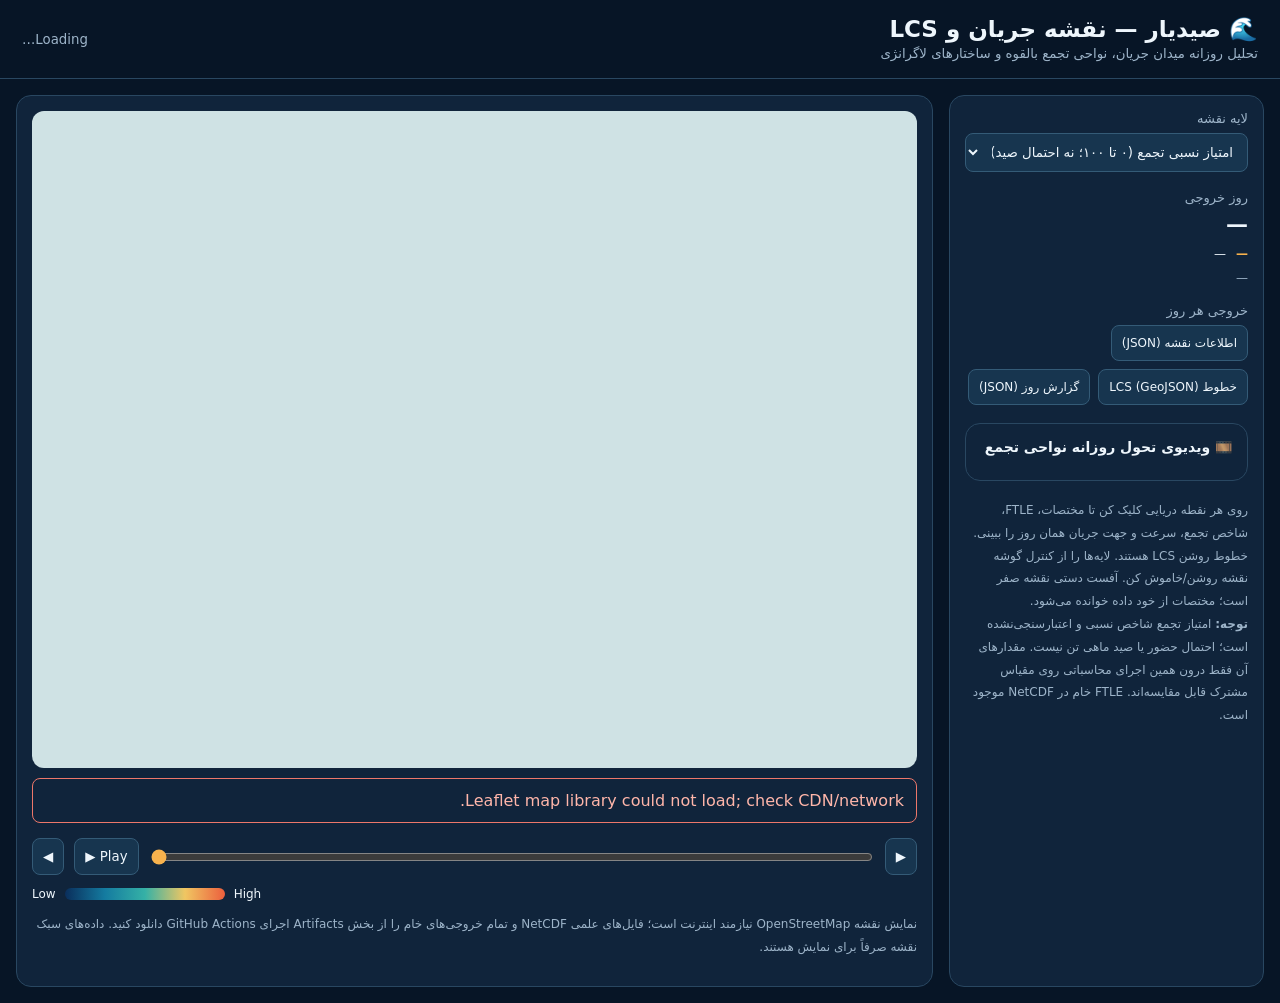
==== docs/lcs_template.html @ 3ec06d2d "Add files via upload" ====
<!doctype html>
<html lang="fa" dir="rtl">
<head>
<meta charset="utf-8"><meta name="viewport" content="width=device-width,initial-scale=1">
<title>صیدیار | نقشه تعاملی LCS</title>
<link rel="stylesheet" href="leaflet.css">
<style>
:root{--bg:#071526;--panel:#10243b;--border:#294761;--fg:#eef6fc;--muted:#9db4c9;--accent:#f8b24d}
*{box-sizing:border-box}body{margin:0;background:var(--bg);color:var(--fg);font-family:Tahoma,system-ui,sans-serif}
header{display:flex;align-items:center;justify-content:space-between;gap:12px;padding:16px 22px;border-bottom:1px solid var(--border)}
header h1{margin:0;font-size:23px}small,.muted{color:var(--muted)}.shell{display:grid;grid-template-columns:minmax(270px,315px) 1fr;gap:16px;padding:16px;max-width:1750px;margin:auto}
aside,.mapSection,.videoPanel{background:var(--panel);border:1px solid var(--border);border-radius:15px;padding:15px}
aside{display:flex;flex-direction:column;gap:18px}label{display:block;margin-bottom:7px;font-size:13px;color:var(--muted)}
select,button,a.btn{background:#17354f;border:1px solid #345b77;border-radius:8px;padding:10px;color:var(--fg);font-family:inherit;cursor:pointer;max-width:100%}
select{width:100%}.downloads{display:flex;gap:8px;flex-wrap:wrap}.downloads a{text-decoration:none;font-size:12px}
#map{height:min(73vh,790px);min-height:420px;border-radius:12px;direction:ltr;background:#cfe2e4}.mapSection{min-width:0}
.timeline{display:flex;align-items:center;gap:10px;flex-wrap:wrap;margin:15px 0 7px}.timeline input{flex:1;min-width:80px;accent-color:var(--accent)}
.status{display:flex;flex-wrap:wrap;gap:10px;margin:10px 0;font-size:12px}.status strong{color:var(--accent)}.legend{display:flex;gap:9px;align-items:center;margin-top:12px;font-size:12px}
.legendBar{width:160px;height:12px;border-radius:10px;background:linear-gradient(90deg,#0a2e5b,#147ba0,#35b1a6,#f0c662,#ec5f3d)}
video{width:100%;max-height:220px;background:#030b12;border-radius:10px}.videoPanel h3{font-size:14px;margin:0 0 10px}.tip{line-height:1.9;font-size:12px;color:var(--muted)}
#message{padding:12px;border:1px solid #ed776a;border-radius:8px;color:#ffb6aa;margin-top:10px}
.leaflet-popup-content-wrapper,.leaflet-popup-tip{background:#f4faff}.leaflet-popup-content{direction:ltr;color:#11283d;line-height:1.5;min-width:220px}
@media(max-width:850px){.shell{grid-template-columns:1fr}header{align-items:start}#map{min-height:450px;height:60vh}}
</style>
</head>
<body>
<header><div><h1>🌊 صیدیار — نقشه جریان و LCS</h1><small>تحلیل روزانه میدان جریان، نواحی تجمع بالقوه و ساختارهای لاگرانژی</small></div><small id="runReport">Loading…</small></header>
<div class="shell"><aside>
<div><label for="layerSelect">لایه نقشه</label><select id="layerSelect">
<option value="accumulation_potential_physics_first">امتیاز نسبی تجمع (۰ تا ۱۰۰؛ نه احتمال صید)</option>
<option value="ftle_smooth">Attracting FTLE (h⁻¹)</option>
<option value="ridge_support">پشتیبانی خطوط LCS</option>
<option value="current_speed">سرعت جریان سطحی (m/s)</option>
<option value="accumulation_potential_balanced">امتیاز نسبی تجمع Balanced (۰ تا ۱۰۰)</option>
<option value="persistence_3d">پایداری ۳ روزه</option><option value="persistence_5d">پایداری ۵ روزه</option>
<option value="physics_first_composite">کامپوزیت فیزیکی</option>
</select></div>
<div><label>روز خروجی</label><div id="dayLabel" style="font-size:22px;font-weight:bold">—</div>
<div class="status"><strong id="dayType">—</strong><span id="runCount">—</span></div><div class="muted" id="qualityStatus" style="font-size:12px;line-height:1.9"></div><div class="muted" id="utcLabel" style="font-size:12px;direction:ltr;text-align:right">—</div></div>
<div><label>خروجی هر روز</label><div class="downloads">
<a class="btn" id="downloadRun" download>اطلاعات نقشه (JSON)</a>
<a class="btn" id="downloadGeo" download>خطوط LCS (GeoJSON)</a>
<a class="btn" id="downloadNC" download>گزارش روز (JSON)</a></div></div>
<div class="videoPanel"><h3>🎞️ ویدیوی تحول روزانه نواحی تجمع</h3><video id="sequenceVideo" controls hidden></video><small id="noVideo" hidden>ویدیو در اجرای فعلی تولید نشده است.</small></div>
<div class="tip">روی هر نقطه دریایی کلیک کن تا مختصات، FTLE، شاخص تجمع، سرعت و جهت جریان همان روز را ببینی. خطوط روشن LCS هستند. لایه‌ها را از کنترل گوشه نقشه روشن/خاموش کن. آفست دستی نقشه صفر است؛ مختصات از خود داده خوانده می‌شود.<br><b>توجه:</b> امتیاز تجمع شاخص نسبی و اعتبارسنجی‌نشده است؛ احتمال حضور یا صید ماهی تن نیست. مقدارهای آن فقط درون همین اجرای محاسباتی روی مقیاس مشترک قابل مقایسه‌اند. FTLE خام در NetCDF موجود است.</div>
</aside><main class="mapSection">
<div id="map" aria-label="Interactive ocean map"></div>
<div id="message" hidden></div>
<div class="timeline" dir="ltr"><button id="prev">◀</button><button id="play">▶ Play</button>
<input id="dayRange" type="range" min="0" max="0" step="1" value="0"><button id="next">▶</button></div>
<div class="legend" dir="ltr"><span>Low</span><div class="legendBar"></div><span>High</span><span id="legendTitle" class="muted"></span></div>
<p class="tip">نمایش نقشه OpenStreetMap نیازمند اینترنت است؛ فایل‌های علمی NetCDF و تمام خروجی‌های خام را از بخش Artifacts اجرای GitHub Actions دانلود کنید. داده‌های سبک نقشه صرفاً برای نمایش هستند.</p>
</main></div>
<script src="leaflet.js"></script>
<script src="lcs_app.js"></script>
</body></html>
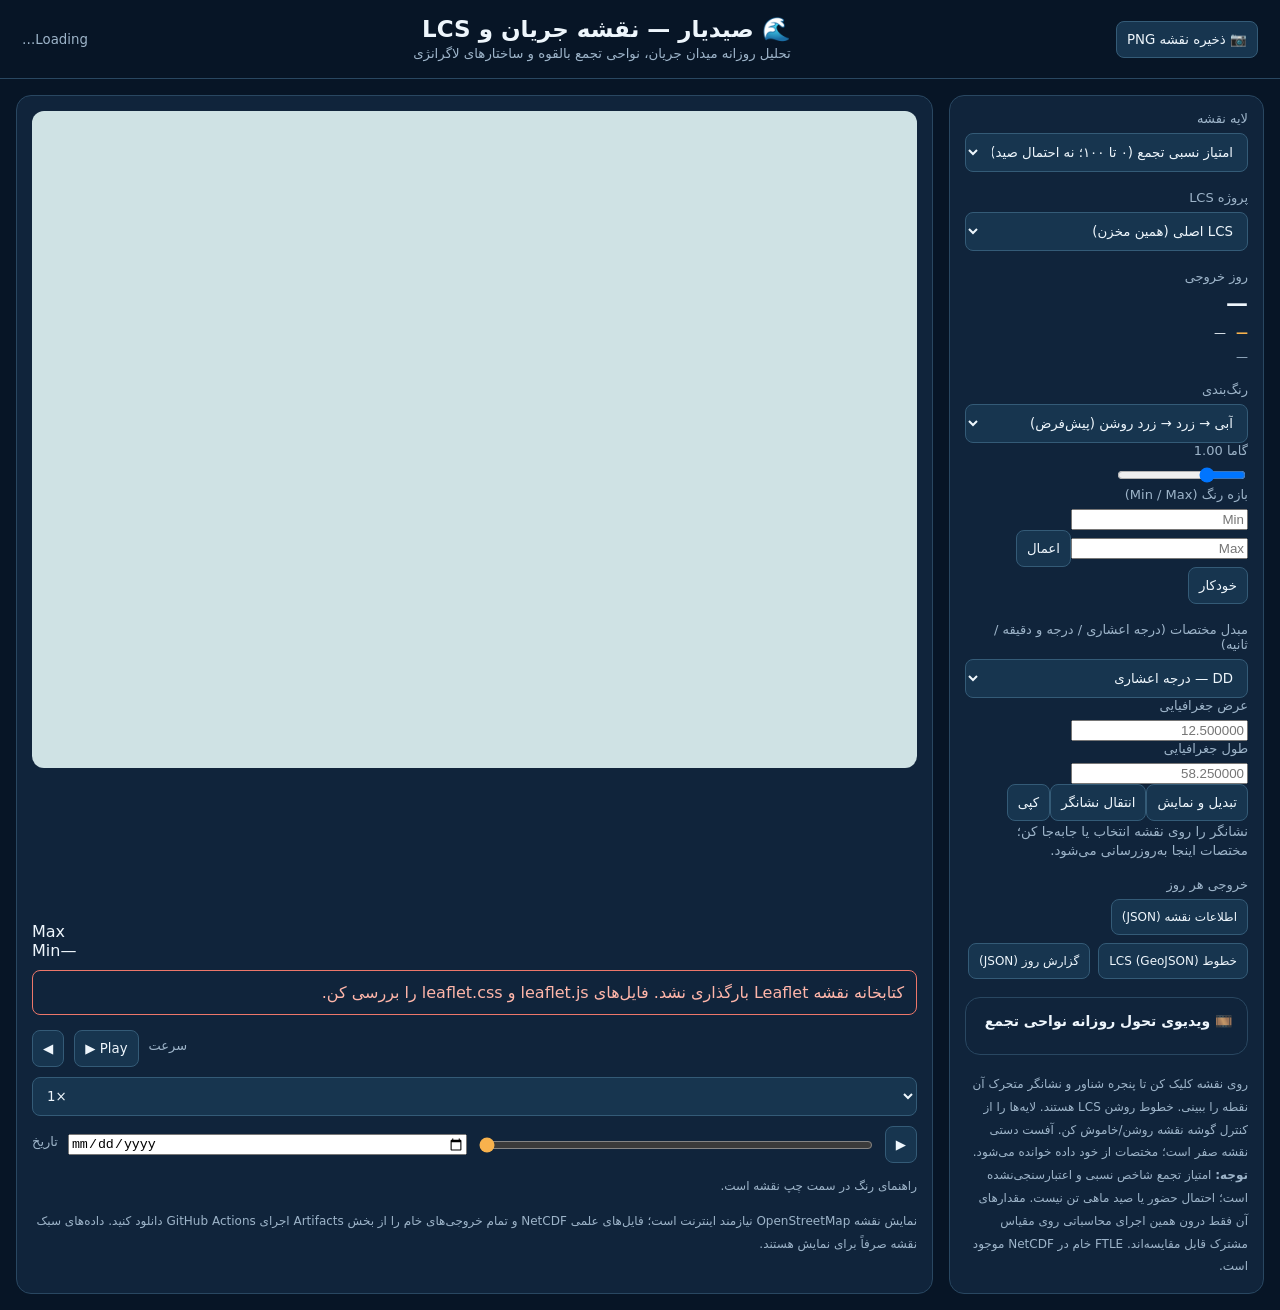
==== commit 7bfd8713: "Update lcs_template.html" ====
--- a/docs/lcs_template.html
+++ b/docs/lcs_template.html
@@ -22,9 +22,10 @@
 .leaflet-popup-content-wrapper,.leaflet-popup-tip{background:#f4faff}.leaflet-popup-content{direction:ltr;color:#11283d;line-height:1.5;min-width:220px}
 @media(max-width:850px){.shell{grid-template-columns:1fr}header{align-items:start}#map{min-height:450px;height:60vh}}
 </style>
+<link rel="stylesheet" href="lcs_ui.css">
 </head>
 <body>
-<header><div><h1>🌊 صیدیار — نقشه جریان و LCS</h1><small>تحلیل روزانه میدان جریان، نواحی تجمع بالقوه و ساختارهای لاگرانژی</small></div><small id="runReport">Loading…</small></header>
+<header><button id="saveMap" type="button" title="ذخیره تصویر نمای فعلی نقشه">📷 ذخیره نقشه PNG</button><div><h1>🌊 صیدیار — نقشه جریان و LCS</h1><small>تحلیل روزانه میدان جریان، نواحی تجمع بالقوه و ساختارهای لاگرانژی</small></div><small id="runReport">Loading…</small></header>
 <div class="shell"><aside>
 <div><label for="layerSelect">لایه نقشه</label><select id="layerSelect">
 <option value="accumulation_potential_physics_first">امتیاز نسبی تجمع (۰ تا ۱۰۰؛ نه احتمال صید)</option>
@@ -35,20 +36,30 @@
 <option value="persistence_3d">پایداری ۳ روزه</option><option value="persistence_5d">پایداری ۵ روزه</option>
 <option value="physics_first_composite">کامپوزیت فیزیکی</option>
 </select></div>
+<div><label for="projectSelect">پروژه LCS</label><select id="projectSelect"><option value="local">LCS اصلی (همین مخزن)</option><option value="second">پروژه دوم (LCS سازگار)</option></select><div id="secondSourceRow" hidden><label for="secondSource">آدرس پوشه داشبورد LCS دوم (حاوی manifest.json)</label><div class="sourceLine"><input id="secondSource" type="url" placeholder="https://.../docs/latest/"><button type="button" id="loadSecond">بارگذاری</button></div><small>پروژه دوم باید فرمت داده همین LCS را داشته باشد و دسترسی CORS مجاز باشد.</small></div></div>
 <div><label>روز خروجی</label><div id="dayLabel" style="font-size:22px;font-weight:bold">—</div>
 <div class="status"><strong id="dayType">—</strong><span id="runCount">—</span></div><div class="muted" id="qualityStatus" style="font-size:12px;line-height:1.9"></div><div class="muted" id="utcLabel" style="font-size:12px;direction:ltr;text-align:right">—</div></div>
+<div class="configGroup"><label for="paletteSelect">رنگ‌بندی</label><select id="paletteSelect"><option value="blue-yellow">آبی → زرد → زرد روشن (پیش‌فرض)</option><option value="ocean">آبی → فیروزه‌ای → نارنجی</option><option value="viridis">بنفش → سبز → زرد</option><option value="gray">خاکستری</option></select>
+<label for="gammaRange">گاما <output id="gammaValue">1.00</output></label><input id="gammaRange" type="range" min="0.25" max="3" step="0.05" value="1">
+<label>بازه رنگ (Min / Max)</label><div class="rangeLine"><input id="minValue" type="number" step="any" placeholder="Min"><input id="maxValue" type="number" step="any" placeholder="Max"><button type="button" id="applyRange">اعمال</button><button type="button" id="autoRange">خودکار</button></div>
+<small id="rangeError" role="status" class="warn"></small></div>
+<div class="configGroup"><label>مبدل مختصات (درجه اعشاری / درجه و دقیقه / ثانیه)</label><select id="coordinateMode"><option value="dd">DD — درجه اعشاری</option><option value="dmm">DMM — درجه و دقیقه</option><option value="dms">DMS — درجه، دقیقه، ثانیه</option></select><label for="coordLat">عرض جغرافیایی</label><input id="coordLat" type="text" inputmode="decimal" placeholder="12.500000"><label for="coordLon">طول جغرافیایی</label><input id="coordLon" type="text" inputmode="decimal" placeholder="58.250000"><div class="sourceLine"><button type="button" id="convertCoords">تبدیل و نمایش</button><button type="button" id="goCoords">انتقال نشانگر</button><button type="button" id="copyCoords">کپی</button></div><small id="coordHelp">نشانگر را روی نقشه انتخاب یا جابه‌جا کن؛ مختصات اینجا به‌روزرسانی می‌شود.</small></div>
 <div><label>خروجی هر روز</label><div class="downloads">
 <a class="btn" id="downloadRun" download>اطلاعات نقشه (JSON)</a>
 <a class="btn" id="downloadGeo" download>خطوط LCS (GeoJSON)</a>
 <a class="btn" id="downloadNC" download>گزارش روز (JSON)</a></div></div>
 <div class="videoPanel"><h3>🎞️ ویدیوی تحول روزانه نواحی تجمع</h3><video id="sequenceVideo" controls hidden></video><small id="noVideo" hidden>ویدیو در اجرای فعلی تولید نشده است.</small></div>
-<div class="tip">روی هر نقطه دریایی کلیک کن تا مختصات، FTLE، شاخص تجمع، سرعت و جهت جریان همان روز را ببینی. خطوط روشن LCS هستند. لایه‌ها را از کنترل گوشه نقشه روشن/خاموش کن. آفست دستی نقشه صفر است؛ مختصات از خود داده خوانده می‌شود.<br><b>توجه:</b> امتیاز تجمع شاخص نسبی و اعتبارسنجی‌نشده است؛ احتمال حضور یا صید ماهی تن نیست. مقدارهای آن فقط درون همین اجرای محاسباتی روی مقیاس مشترک قابل مقایسه‌اند. FTLE خام در NetCDF موجود است.</div>
+<div class="tip">روی نقشه کلیک کن تا پنجره شناور و نشانگر متحرک آن نقطه را ببینی. خطوط روشن LCS هستند. لایه‌ها را از کنترل گوشه نقشه روشن/خاموش کن. آفست دستی نقشه صفر است؛ مختصات از خود داده خوانده می‌شود.<br><b>توجه:</b> امتیاز تجمع شاخص نسبی و اعتبارسنجی‌نشده است؛ احتمال حضور یا صید ماهی تن نیست. مقدارهای آن فقط درون همین اجرای محاسباتی روی مقیاس مشترک قابل مقایسه‌اند. FTLE خام در NetCDF موجود است.</div>
 </aside><main class="mapSection">
-<div id="map" aria-label="Interactive ocean map"></div>
+<div class="mapStage" id="mapStage"><div id="map" aria-label="Interactive ocean map"></div>
+<svg class="inspectConnector" id="inspectConnector" aria-hidden="true"><line id="inspectLine" x1="0" y1="0" x2="0" y2="0" stroke="#f7b44d" stroke-width="1.5" stroke-dasharray="5 3"/></svg>
+<section id="inspector" class="inspector" hidden aria-label="اطلاعات نقطه روی نقشه"><div id="inspectHandle" class="inspectHandle"><strong>📍 مشخصات نقطه</strong><span class="inspectButtons"><button id="pinPoint" type="button" title="تثبیت در هنگام کلیک روی نقشه">📌 تثبیت</button><button id="closeInspector" type="button" title="بستن پنجره">✕</button></span></div><div id="inspectBody"></div><div class="inspectConvert"><label for="inspectCoordMode">تبدیل مختصات همین نقطه</label><select id="inspectCoordMode"><option value="dd">درجه اعشاری DD</option><option value="dmm">درجه و دقیقه DMM</option><option value="dms">درجه، دقیقه، ثانیه DMS</option></select><input id="inspectLat" type="text" aria-label="عرض جغرافیایی نقطه"><input id="inspectLon" type="text" aria-label="طول جغرافیایی نقطه"><div class="sourceLine"><button type="button" id="inspectCoordGo">انتقال نقطه</button><button type="button" id="inspectCoordCopy">کپی مختصات</button></div><small id="inspectCoordMsg" role="status"></small></div><small class="inspectHint">پنجره را با نوار بالا جابه‌جا کن؛ نشانگر را هم می‌توانی روی نقشه بکشی.</small></section>
+<div class="mapLegend" id="mapLegend" dir="ltr"><span id="legendMax">Max</span><div class="mapLegendRamp" id="legendRamp"></div><span id="legendMin">Min</span><span class="legendLabel" id="legendName">—</span></div>
+</div>
 <div id="message" hidden></div>
-<div class="timeline" dir="ltr"><button id="prev">◀</button><button id="play">▶ Play</button>
+<div class="timeline" dir="ltr"><button id="prev">◀</button><button id="play">▶ Play</button><label class="inlineLabel" for="playSpeed">سرعت</label><select id="playSpeed" aria-label="سرعت پخش"><option value="0.5">0.5×</option><option selected value="1">1×</option><option value="2">2×</option><option value="4">4×</option></select><label class="inlineLabel" for="datePick">تاریخ</label><input type="date" id="datePick" aria-label="انتخاب تاریخ">
 <input id="dayRange" type="range" min="0" max="0" step="1" value="0"><button id="next">▶</button></div>
-<div class="legend" dir="ltr"><span>Low</span><div class="legendBar"></div><span>High</span><span id="legendTitle" class="muted"></span></div>
+<p class="tip" id="legendTitle">راهنمای رنگ در سمت چپ نقشه است.</p>
 <p class="tip">نمایش نقشه OpenStreetMap نیازمند اینترنت است؛ فایل‌های علمی NetCDF و تمام خروجی‌های خام را از بخش Artifacts اجرای GitHub Actions دانلود کنید. داده‌های سبک نقشه صرفاً برای نمایش هستند.</p>
 </main></div>
 <script src="leaflet.js"></script>
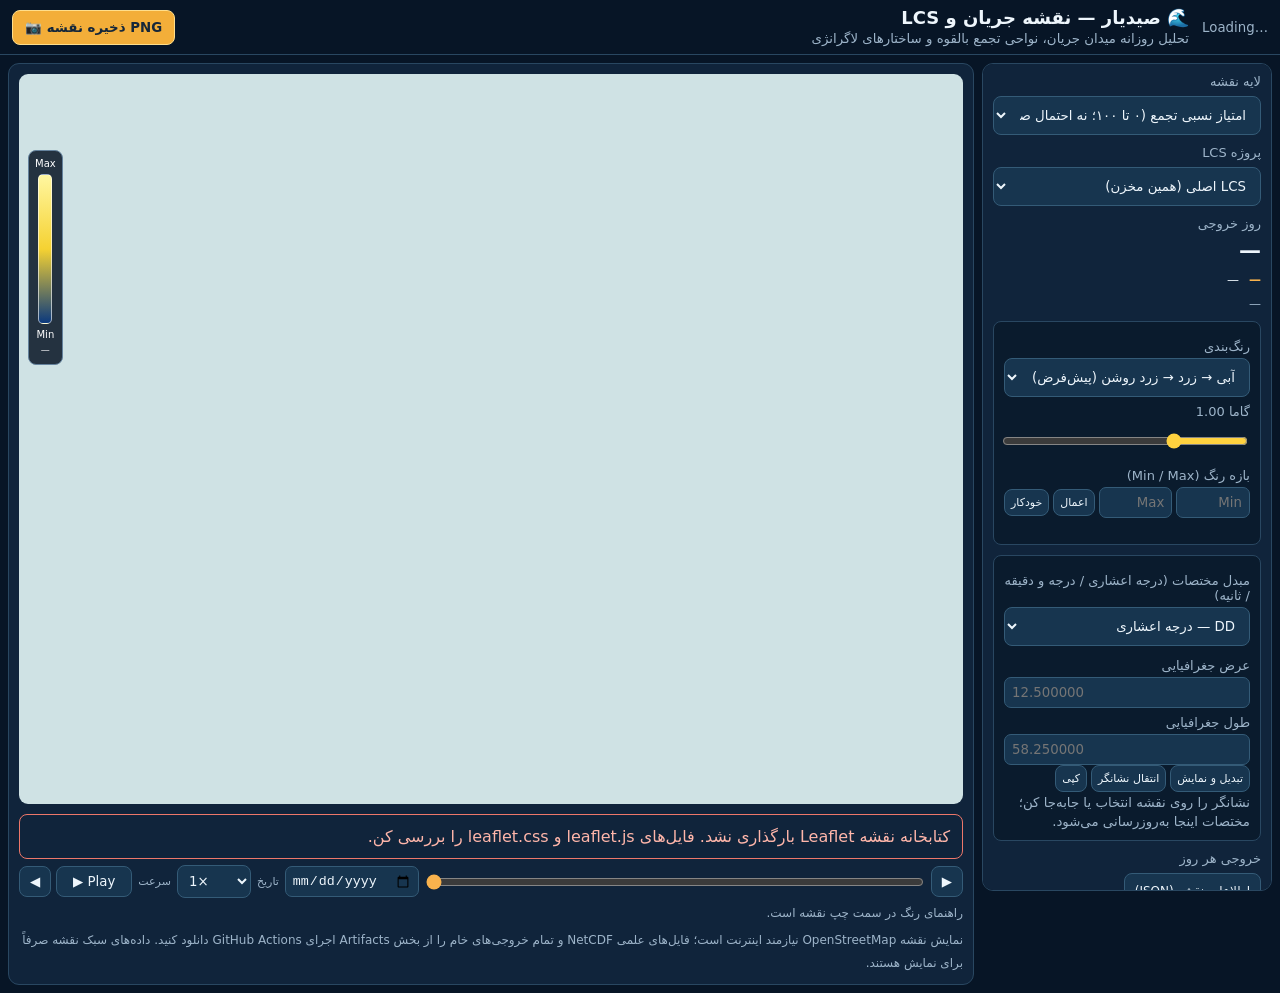
==== commit 896d703f: "Update lcs_template.html" ====
--- a/docs/lcs_template.html
+++ b/docs/lcs_template.html
@@ -1,6 +1,7 @@
 <!doctype html>
 <html lang="fa" dir="rtl">
 <head>
+<link rel="icon" href="data:image/svg+xml,%3Csvg xmlns=%22http://www.w3.org/2000/svg%22 viewBox=%220 0 32 32%22%3E%3Crect width=%2232%22 height=%2232%22 rx=%226%22 fill=%22%230d3e97%22/%3E%3Cpath d=%22M4 18 Q10 10 16 18 T28 18%22 fill=%22none%22 stroke=%22%23ffffff%22 stroke-width=%223%22/%3E%3C/svg%3E">
 <meta charset="utf-8"><meta name="viewport" content="width=device-width,initial-scale=1">
 <title>صیدیار | نقشه تعاملی LCS</title>
 <link rel="stylesheet" href="leaflet.css">
--- a/docs/lcs_ui.css
+++ b/docs/lcs_ui.css
@@ -0,0 +1,12 @@
+/* LCS dashboard controls. Purely presentation: no edits to FTLE or ocean datasets. */
+header{padding:7px 12px;justify-content:flex-start;direction:ltr;gap:13px}header>div{direction:rtl;flex:1}header h1{font-size:18px}#saveMap{white-space:nowrap;background:#f3ae39;color:#15273a;font-weight:700;padding:9px 12px;border-color:#ffde8b}
+.shell{grid-template-columns:minmax(255px,290px) minmax(0,1fr);gap:8px;padding:8px;max-width:none}aside,.mapSection{padding:10px;border-radius:11px}aside{gap:10px;max-height:calc(100vh - 72px);overflow:auto}aside>.configGroup{background:#0a1b2d;padding:10px;border:1px solid #294761;border-radius:8px}aside .videoPanel{padding:8px}aside video{max-height:120px}#map{height:calc(100dvh - 170px);min-height:530px;border-radius:9px}.mapSection{min-width:0}.mapStage{position:relative;min-width:0}.mapStage #map{position:relative;z-index:1}
+.timeline{display:flex;flex-wrap:nowrap;gap:5px;margin:6px 0 1px;direction:ltr}.timeline button{padding:7px 10px;white-space:nowrap}.timeline #play{min-width:76px}.timeline input[type=range]{flex:1;min-width:40px}.timeline #datePick{flex:0 0 134px;min-width:0;padding:6px;background:#17354f;border:1px solid #345b77;border-radius:7px;color:#eef6fc}.timeline #playSpeed{width:74px;min-width:74px;padding:7px}.inlineLabel{display:inline;white-space:nowrap;margin:0 1px;align-self:center;font-size:11px}.mapSection>.tip{margin:4px 0 0}.legend{display:none}
+.configGroup label{margin:7px 0 4px}#gammaRange{width:100%;accent-color:#ffd23f}.rangeLine,.sourceLine{display:flex;gap:4px;align-items:center}.rangeLine input{min-width:0;width:28%;flex:1}.sourceLine input{width:100%;min-width:0}.rangeLine button,.sourceLine button{font-size:11px;white-space:nowrap;padding:6px}.configGroup input,#secondSourceRow input{color:#eef6fc;background:#17354f;border:1px solid #345b77;border-radius:7px;padding:7px;font-family:inherit}#coordinateMode{margin-bottom:5px}.configGroup input[type=text]{width:100%;direction:ltr;text-align:left}#secondSourceRow{margin:7px 0}#secondSourceRow input{font-size:11px}.warn{color:#ffb17d;display:block;min-height:16px}
+.mapLegend{position:absolute;z-index:1000;top:76px;left:9px;display:flex;align-items:center;flex-direction:column;gap:5px;background:rgba(9,21,38,.86);padding:7px 6px;border:1px solid #64829d;border-radius:8px;pointer-events:none;max-width:65px;color:white;font-size:10px}.mapLegendRamp{height:150px;width:14px;border:1px solid rgba(255,255,255,.6);border-radius:5px;background:linear-gradient(to top,#0b397d,#f5d232,#fff7a0)}.legendLabel{max-height:110px;font-size:9px;text-align:center;overflow-wrap:anywhere;line-height:1.3}
+.inspector{max-height:calc(100% - 15px);overflow:auto;position:absolute;z-index:1300;left:calc(100% - 340px);top:70px;width:302px;max-width:calc(100% - 18px);background:rgba(238,247,252,.97);color:#152e45;border:1px solid #547c93;border-radius:9px;box-shadow:0 7px 28px #0006;font-size:12px;direction:rtl;overflow:hidden}.inspector[hidden]{display:none}.inspectHandle{display:flex;align-items:center;justify-content:space-between;touch-action:none;cursor:move;padding:7px 9px;background:#234562;color:#fff;gap:7px}.inspectButtons{display:flex;gap:3px}.inspectHandle button{font-size:11px;background:#f3ba55;color:#22354b;border:0;padding:5px 7px}.inspectHandle #closeInspector{background:#d6e3ec}.inspector #inspectBody{padding:10px;line-height:1.8;max-height:290px;overflow:auto}.inspector #inspectBody table{width:100%;border-collapse:collapse;font-size:11px}.inspector #inspectBody td{padding:2px 3px;border-bottom:1px solid #cfdee8}.inspector #inspectBody td:last-child{direction:ltr;text-align:left}.inspectHint{color:#446276;padding:0 9px 8px;display:block}.inspectConnector{position:absolute;inset:0;width:100%;height:100%;pointer-events:none;z-index:1200;overflow:visible;display:none}.lcs-point-anchor{width:16px;height:16px;border-radius:100%;background:#ffd13e;box-shadow:0 0 0 3px #0f3a60b8;border:2px solid white;cursor:grab}.lcs-point-anchor:active{cursor:grabbing}
+.lcs-grid-label{white-space:nowrap;font-size:10px;color:#122c48;background:#ffffffd9;border-radius:3px;padding:1px 4px;border:1px solid #7b9bb4;pointer-events:none}.lcs-grid-label.vertical{writing-mode:initial}.leaflet-marker-icon.lcs-grid-icon{pointer-events:none}
+@media(max-width:1000px){.shell{grid-template-columns:1fr}aside{max-height:none;display:grid;grid-template-columns:repeat(2,minmax(0,1fr));gap:9px}aside>.tip{grid-column:1/-1}#map{height:70dvh;min-height:450px}}
+@media(max-width:640px){header{flex-wrap:wrap}header h1{font-size:16px}.shell{padding:4px;gap:4px}aside{display:flex;padding:6px}#map{height:67dvh;min-height:410px}.inspector{width:270px;left:calc(100% - 277px);top:60px}.timeline{flex-wrap:wrap}.timeline #datePick{flex:0 0 122px}.mapLegend{top:65px}.mapLegendRamp{height:105px}}
+
+.inspectConvert{padding:6px 10px 8px;border-top:1px solid #ccdce5;display:grid;gap:5px}.inspectConvert label{color:#1d455f;margin:0;font-size:11px}.inspectConvert select,.inspectConvert input{padding:5px;font:inherit;border:1px solid #8aa8b9;border-radius:5px;background:white;color:#18374a;width:100%;direction:ltr}.inspectConvert button{font-size:10px;padding:4px 6px;background:#d1e3ee;color:#17334e;border:1px solid #8aa8b9}.inspectConvert small{color:#516e82}
